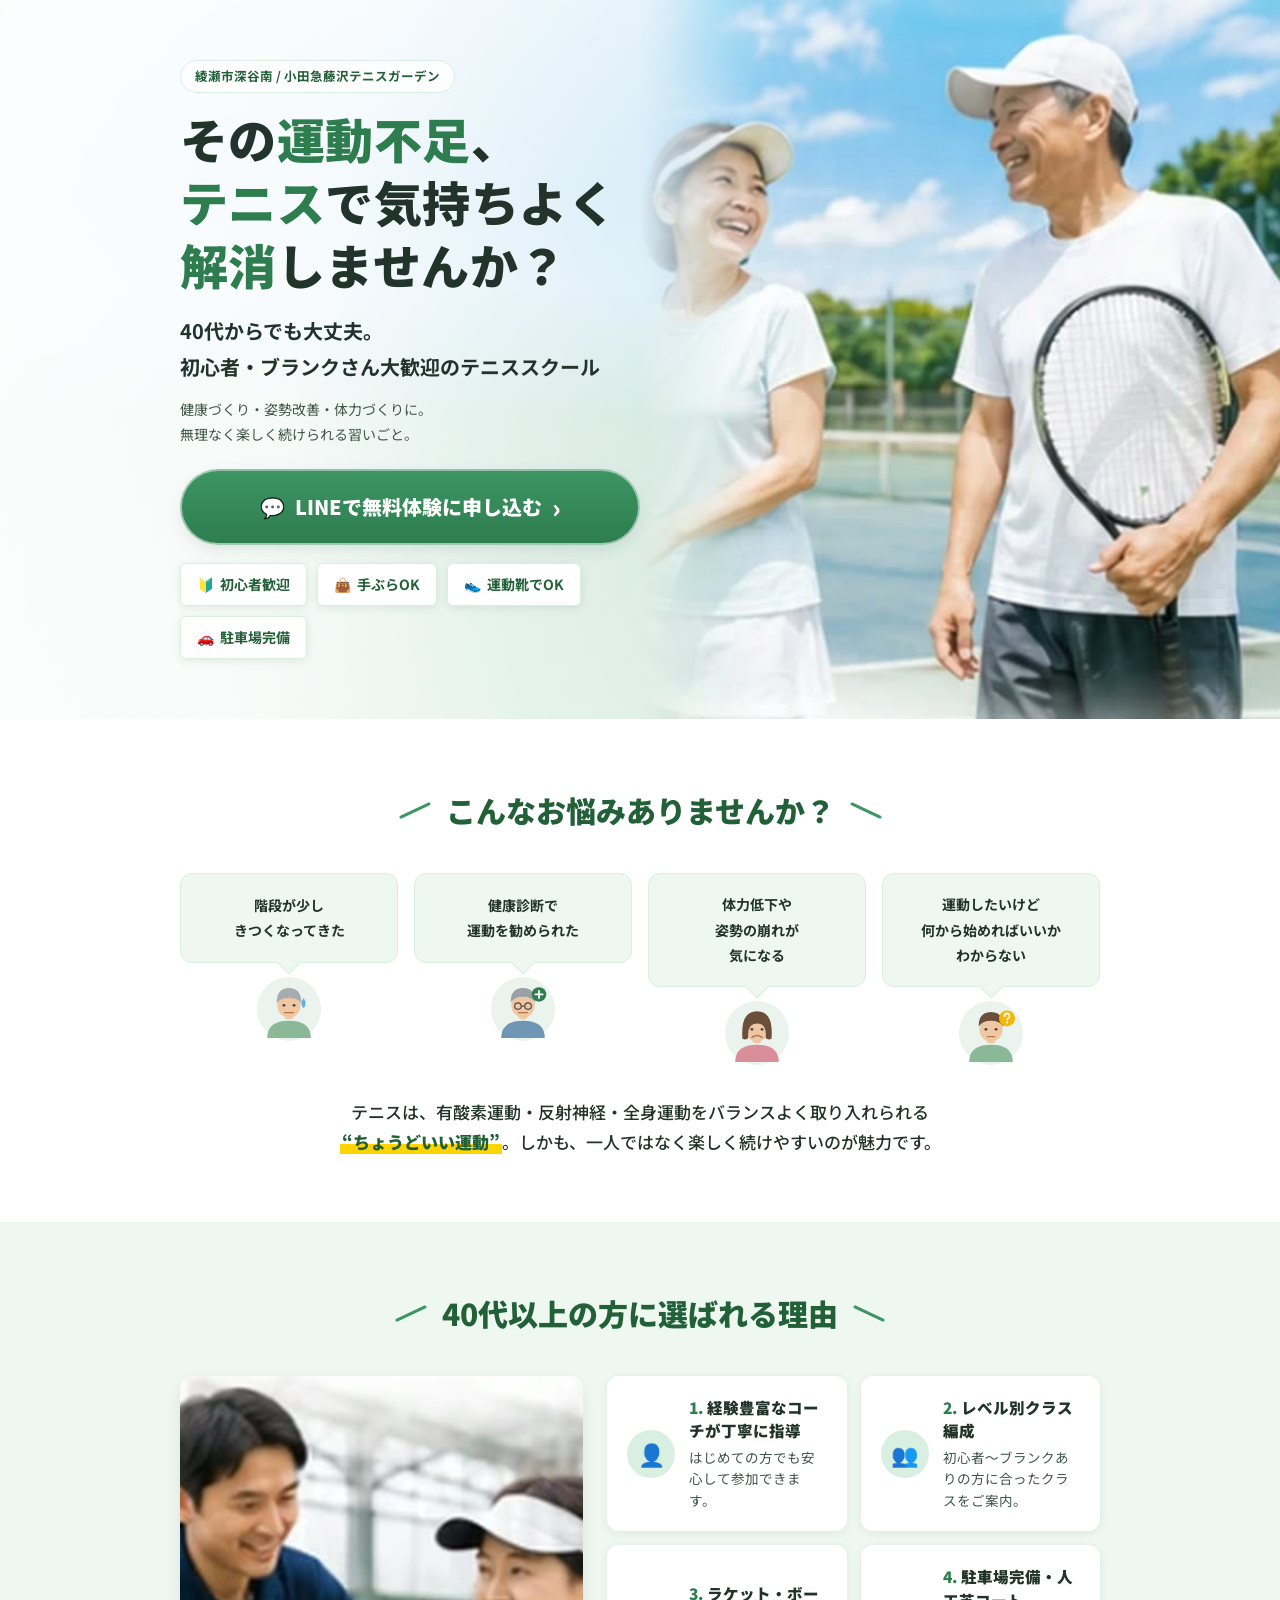
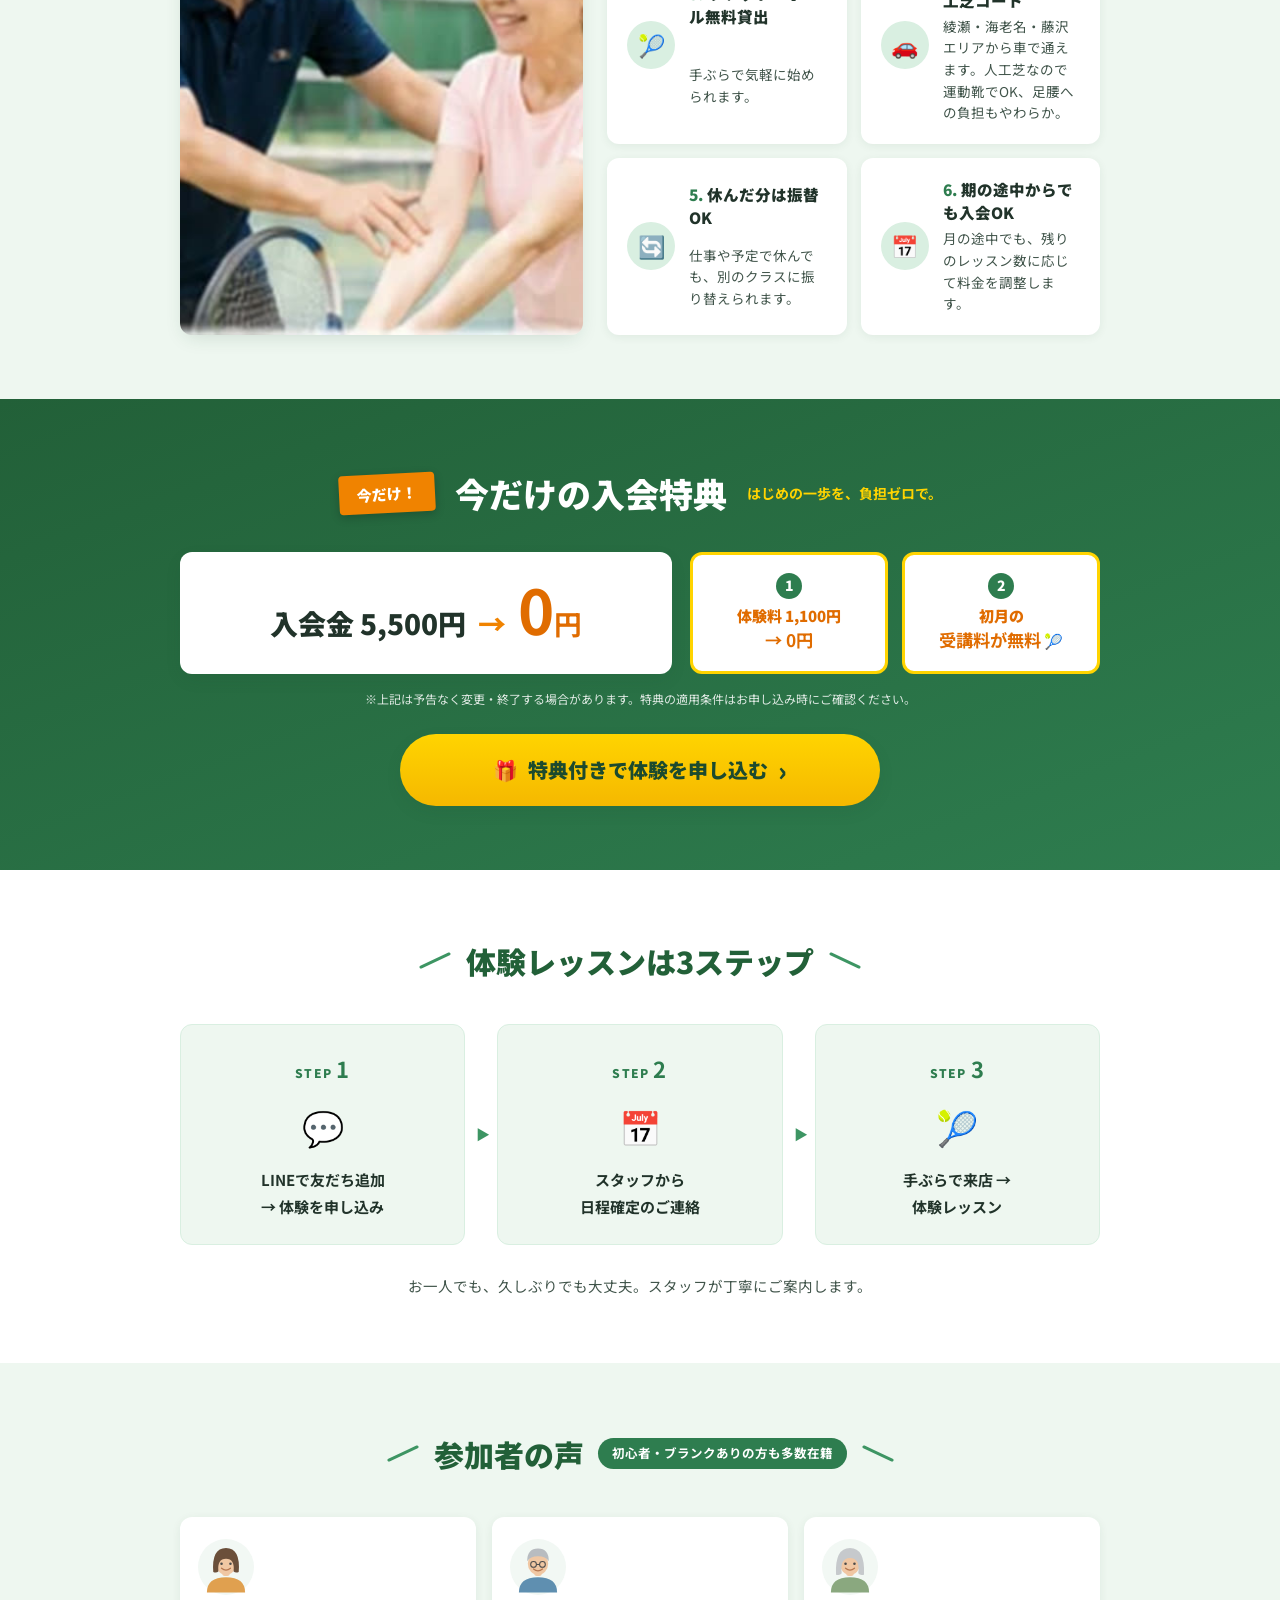
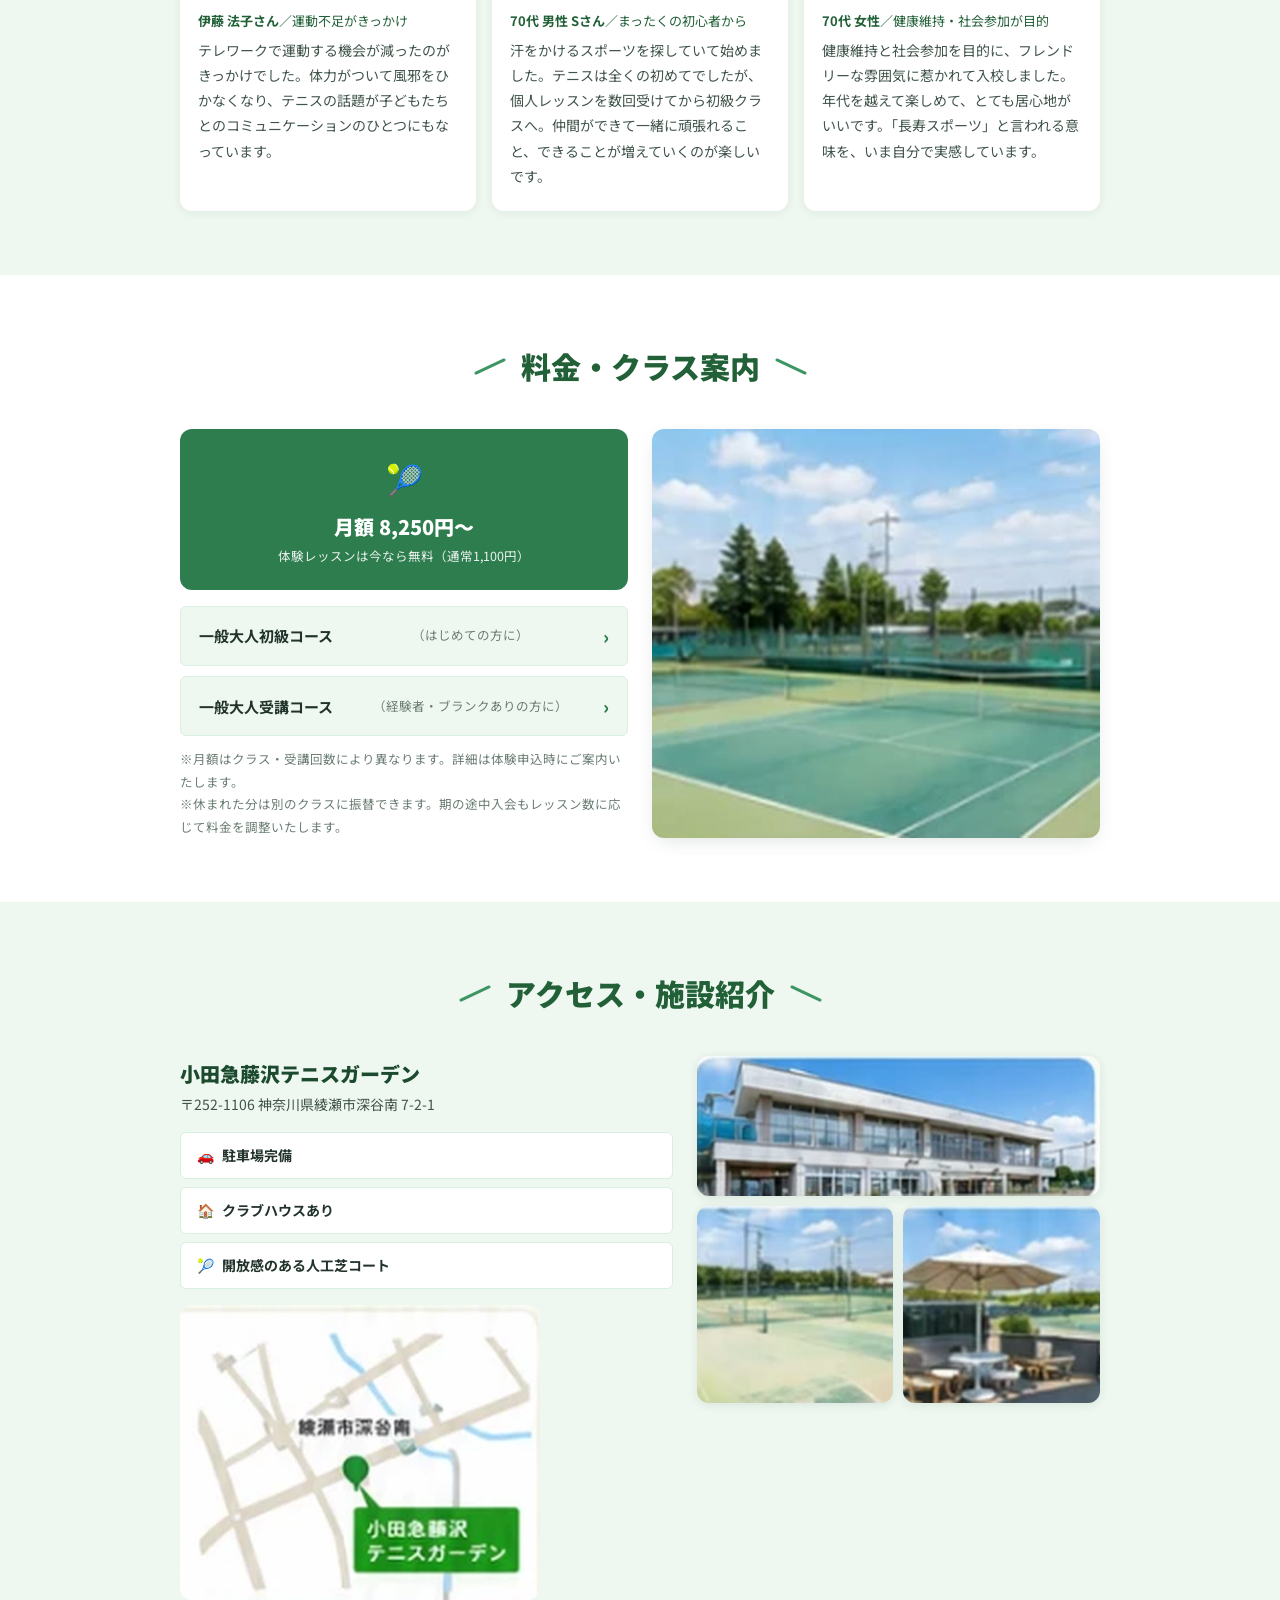
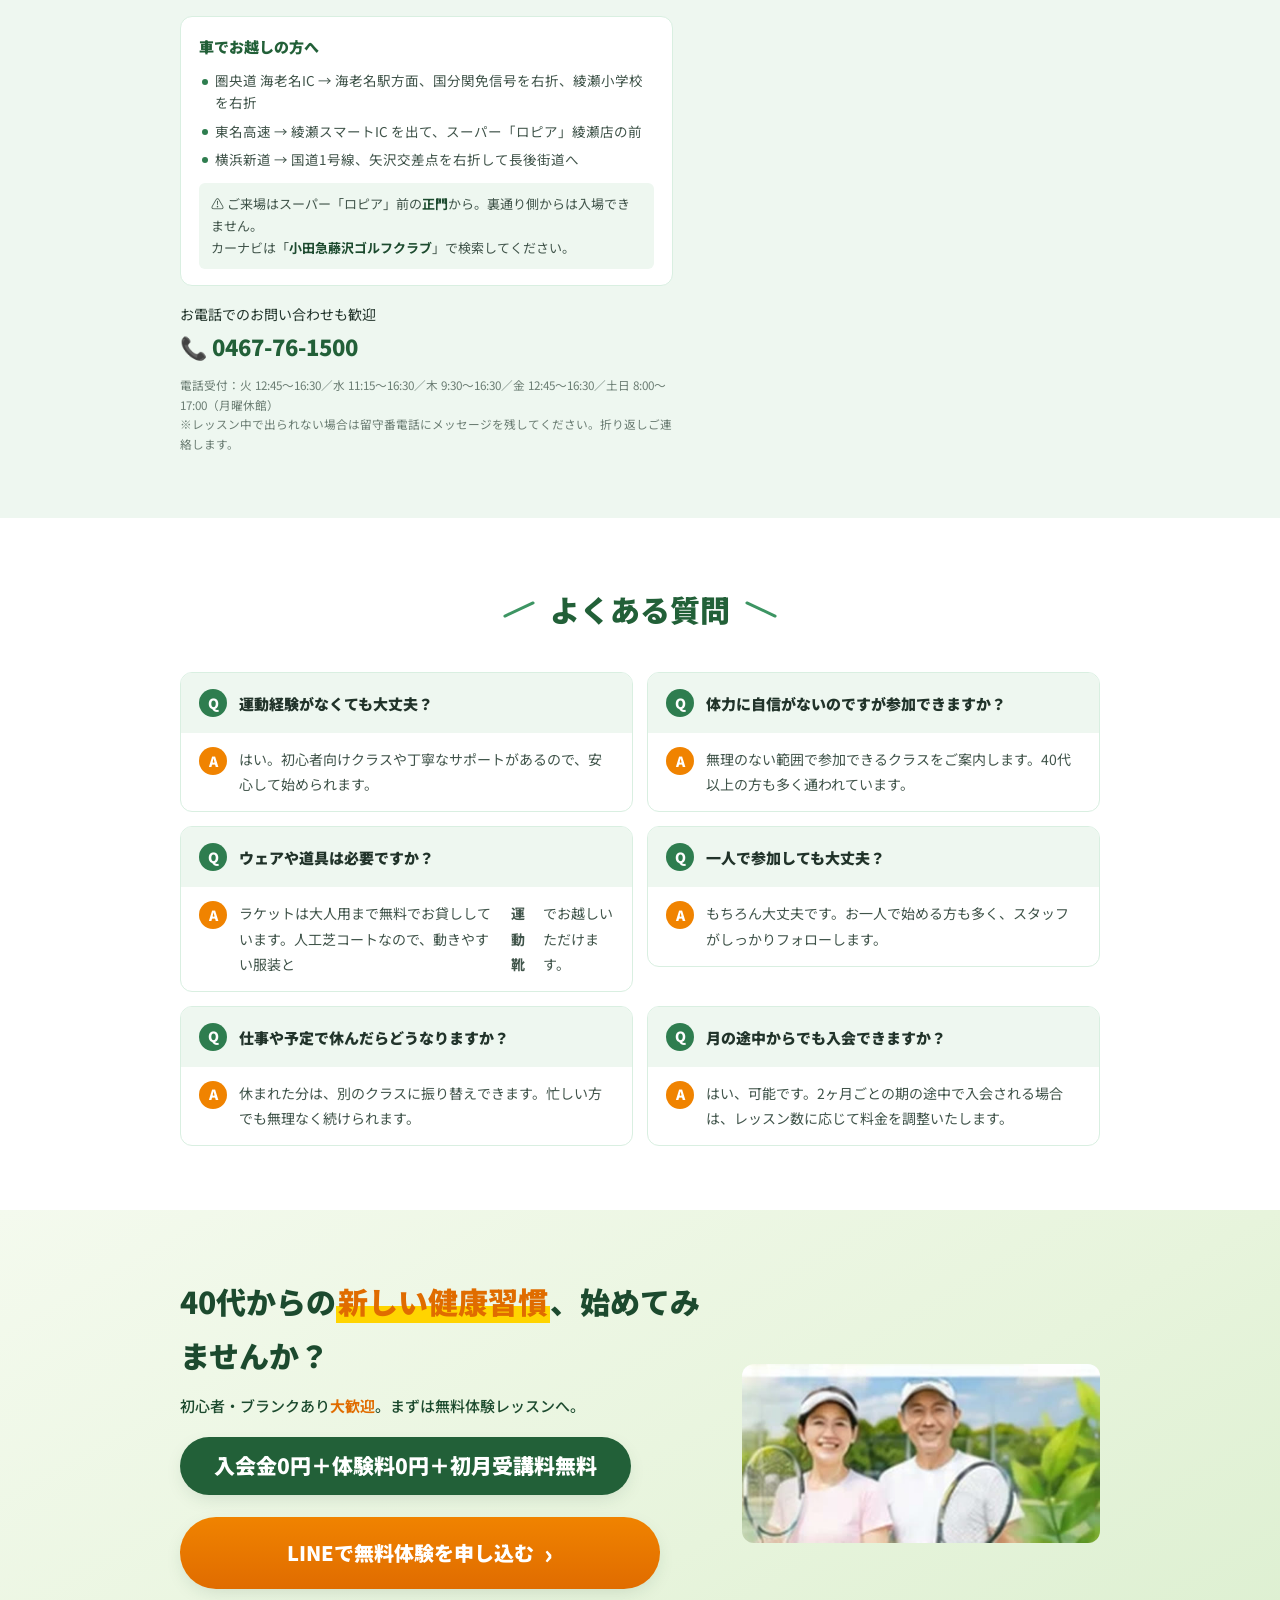
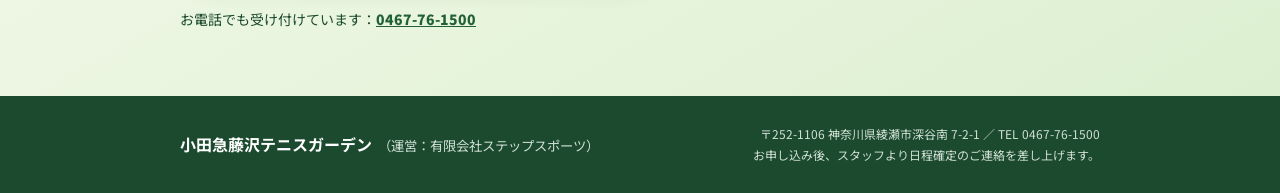
==== campaign/lesson-40plus/index.html @ d7fe097d "40代以上向けテニスレッスンLPを /campaign/lesson-40plus/ に追加 小田急藤沢テニスガーデン公式HPの実データに合わせて内容を修正: - 電話受付時間を実際の曜日別受付（火1" ====
<!DOCTYPE html>
<html lang="ja">
<head>
<meta charset="UTF-8" />
<meta name="viewport" content="width=device-width, initial-scale=1.0" />
<title>40代からのテニスレッスン｜小田急藤沢テニスガーデン</title>
<meta name="description" content="その運動不足、テニスで気持ちよく解消しませんか？40代からでも大丈夫。初心者・ブランクさん大歓迎。月額8,250円〜、今なら入会金5,500円→0円・体験料0円。綾瀬市の小田急藤沢テニスガーデン（海老名・藤沢・湘南エリア）。" />
<link rel="canonical" href="https://step-sports.com/campaign/lesson-40plus/" />
<meta property="og:type" content="website" />
<meta property="og:title" content="40代からのテニスレッスン｜小田急藤沢テニスガーデン" />
<meta property="og:description" content="その運動不足、テニスで気持ちよく解消しませんか？初心者・ブランクさん大歓迎。入会金0円・体験料0円で無料体験受付中。" />
<meta property="og:url" content="https://step-sports.com/campaign/lesson-40plus/" />
<meta property="og:image" content="https://step-sports.com/campaign/lesson-40plus/assets/img/hero.jpg" />
<meta property="og:site_name" content="有限会社ステップスポーツ" />
<meta name="twitter:card" content="summary_large_image" />
<link rel="preconnect" href="https://fonts.googleapis.com" />
<link rel="preconnect" href="https://fonts.gstatic.com" crossorigin />
<link href="https://fonts.googleapis.com/css2?family=Noto+Sans+JP:wght@400;500;700;900&display=swap" rel="stylesheet" />
<link rel="stylesheet" href="assets/lp.css" />
</head>
<body>

<!-- ============================================================
     ① ファーストビュー（Hero）
============================================================ -->
<header class="hero" id="top">
  <div class="hero-bg" aria-hidden="true">
    <img src="assets/img/hero.jpg" alt="" class="hero-photo" />
  </div>
  <div class="hero-scrim" aria-hidden="true"></div>
  <div class="hero-inner">
    <div class="hero-copy">
      <p class="hero-area">綾瀬市深谷南 / 小田急藤沢テニスガーデン</p>
      <h1 class="hero-title">
        その<em>運動不足</em>、<br />
        <em>テニス</em>で気持ちよく<br />
        <em>解消</em>しませんか？
      </h1>
      <p class="hero-sub">
        40代からでも大丈夫。<br />
        初心者・ブランクさん大歓迎の<br class="sp-only" />テニススクール
      </p>
      <p class="hero-note">
        健康づくり・姿勢改善・体力づくりに。<br />
        無理なく楽しく続けられる習いごと。
      </p>
      <a class="btn btn-green js-form-link" href="#cta-final">
        <span class="btn-icon">💬</span>LINEで無料体験に申し込む<span class="btn-arrow">›</span>
      </a>
      <ul class="hero-badges">
        <li><span class="badge-icon">🔰</span>初心者歓迎</li>
        <li><span class="badge-icon">👜</span>手ぶらOK</li>
        <li><span class="badge-icon">👟</span>運動靴でOK</li>
        <li><span class="badge-icon">🚗</span>駐車場完備</li>
      </ul>
    </div>
  </div>
</header>

<!-- ============================================================
     ② 共感・課題提起（こんなお悩みありませんか？）
============================================================ -->
<section class="sec sec-worries">
  <div class="container">
    <h2 class="sec-title">こんなお悩みありませんか？</h2>
    <ul class="worry-grid reveal">
      <li class="worry-card">
        <p class="worry-bubble">階段が少し<br />きつくなってきた</p>
        <div class="worry-face">
          <svg viewBox="0 0 88 88" role="img" aria-label="疲れた表情の人物">
            <circle cx="44" cy="44" r="44" fill="#eaf3ee"/>
            <path d="M14 84q0-24 30-24t30 24z" fill="#8bb897"/>
            <rect x="38" y="47" width="12" height="11" rx="4" fill="#f0c7a3"/>
            <ellipse cx="44" cy="39" rx="16" ry="17" fill="#f0c7a3"/>
            <path d="M27 36q0-21 17-21t17 21q-5-7-17-7t-17 7z" fill="#a7acb1"/>
            <circle cx="37" cy="39" r="2" fill="#4a4a4a"/><circle cx="51" cy="39" r="2" fill="#4a4a4a"/>
            <path d="M38 49h12" stroke="#b5764f" stroke-width="2" fill="none" stroke-linecap="round"/>
            <path d="M64 29q6 8 0 14q-6-6 0-14z" fill="#5fb2e6"/>
          </svg>
        </div>
      </li>
      <li class="worry-card">
        <p class="worry-bubble">健康診断で<br />運動を勧められた</p>
        <div class="worry-face">
          <svg viewBox="0 0 88 88" role="img" aria-label="眼鏡をかけた人物">
            <circle cx="44" cy="44" r="44" fill="#eaf3ee"/>
            <path d="M14 84q0-24 30-24t30 24z" fill="#6f96b5"/>
            <rect x="38" y="47" width="12" height="11" rx="4" fill="#f0c7a3"/>
            <ellipse cx="44" cy="39" rx="16" ry="17" fill="#f0c7a3"/>
            <path d="M27 35q0-20 17-20t17 20q-5-8-17-8t-17 8z" fill="#9aa0a6"/>
            <circle cx="37" cy="40" r="4.5" fill="none" stroke="#4a4a4a" stroke-width="1.6"/>
            <circle cx="51" cy="40" r="4.5" fill="none" stroke="#4a4a4a" stroke-width="1.6"/>
            <path d="M41.5 40h5" stroke="#4a4a4a" stroke-width="1.6"/>
            <path d="M38 49h12" stroke="#b5764f" stroke-width="2" fill="none" stroke-linecap="round"/>
            <circle cx="66" cy="24" r="10" fill="#2e7d4f"/>
            <path d="M66 19v10M61 24h10" stroke="#fff" stroke-width="2.4" stroke-linecap="round"/>
          </svg>
        </div>
      </li>
      <li class="worry-card">
        <p class="worry-bubble">体力低下や<br />姿勢の崩れが<br />気になる</p>
        <div class="worry-face">
          <svg viewBox="0 0 88 88" role="img" aria-label="不安そうな女性">
            <circle cx="44" cy="44" r="44" fill="#eaf3ee"/>
            <path d="M14 84q0-24 30-24t30 24z" fill="#d98f9a"/>
            <rect x="38" y="47" width="12" height="11" rx="4" fill="#f0c7a3"/>
            <ellipse cx="44" cy="39" rx="16" ry="17" fill="#f0c7a3"/>
            <path d="M24 52q-3-38 20-38t20 38q-5 2-8-1q2-20-12-20t-12 20q-3 3-8 1z" fill="#6b4f3a"/>
            <circle cx="37" cy="39" r="2" fill="#4a4a4a"/><circle cx="51" cy="39" r="2" fill="#4a4a4a"/>
            <path d="M37 50q7-5 14 0" stroke="#b5764f" stroke-width="2" fill="none" stroke-linecap="round"/>
          </svg>
        </div>
      </li>
      <li class="worry-card">
        <p class="worry-bubble">運動したいけど<br />何から始めればいいか<br />わからない</p>
        <div class="worry-face">
          <svg viewBox="0 0 88 88" role="img" aria-label="考え込む人物">
            <circle cx="44" cy="44" r="44" fill="#eaf3ee"/>
            <path d="M14 84q0-24 30-24t30 24z" fill="#8bb897"/>
            <rect x="38" y="47" width="12" height="11" rx="4" fill="#f0c7a3"/>
            <ellipse cx="44" cy="39" rx="16" ry="17" fill="#f0c7a3"/>
            <path d="M27 35q0-20 17-20t17 20q-5-8-17-8t-17 8z" fill="#6b4f3a"/>
            <circle cx="37" cy="39" r="2" fill="#4a4a4a"/><circle cx="51" cy="39" r="2" fill="#4a4a4a"/>
            <path d="M39 49h10" stroke="#b5764f" stroke-width="2" fill="none" stroke-linecap="round"/>
            <circle cx="66" cy="24" r="11" fill="#f5b800"/>
            <path d="M62.5 21q0-4 3.5-4t3.5 4q0 2.5-3 3.5v1.5" stroke="#fff" stroke-width="2.2" fill="none" stroke-linecap="round"/>
            <circle cx="66" cy="29.5" r="1.4" fill="#fff"/>
          </svg>
        </div>
      </li>
    </ul>
    <p class="worry-close reveal">
      テニスは、有酸素運動・反射神経・全身運動をバランスよく取り入れられる<br class="pc-only" />
      <em>“ちょうどいい運動”</em>。しかも、一人ではなく楽しく続けやすいのが魅力です。
    </p>
  </div>
</section>

<!-- ============================================================
     ③ 選ばれる理由
============================================================ -->
<section class="sec sec-reasons">
  <div class="container">
    <h2 class="sec-title">40代以上の方に選ばれる理由</h2>
    <div class="reasons-wrap">
      <div class="reasons-photo reveal">
        <img src="assets/img/reasons-coach.jpg" alt="コーチが受講者に丁寧に指導している様子" />
      </div>
      <ul class="reason-grid">
        <li class="reason-card reveal">
          <div class="reason-icon">👤</div>
          <h3><span class="num">1.</span> 経験豊富なコーチが丁寧に指導</h3>
          <p>はじめての方でも安心して参加できます。</p>
        </li>
        <li class="reason-card reveal">
          <div class="reason-icon">👥</div>
          <h3><span class="num">2.</span> レベル別クラス編成</h3>
          <p>初心者〜ブランクありの方に合ったクラスをご案内。</p>
        </li>
        <li class="reason-card reveal">
          <div class="reason-icon">🎾</div>
          <h3><span class="num">3.</span> ラケット・ボール無料貸出</h3>
          <p>手ぶらで気軽に始められます。</p>
        </li>
        <li class="reason-card reveal">
          <div class="reason-icon">🚗</div>
          <h3><span class="num">4.</span> 駐車場完備・人工芝コート</h3>
          <p>綾瀬・海老名・藤沢エリアから車で通えます。人工芝なので運動靴でOK、足腰への負担もやわらか。</p>
        </li>
        <li class="reason-card reveal">
          <div class="reason-icon">🔄</div>
          <h3><span class="num">5.</span> 休んだ分は振替OK</h3>
          <p>仕事や予定で休んでも、別のクラスに振り替えられます。</p>
        </li>
        <li class="reason-card reveal">
          <div class="reason-icon">📅</div>
          <h3><span class="num">6.</span> 期の途中からでも入会OK</h3>
          <p>月の途中でも、残りのレッスン数に応じて料金を調整します。</p>
        </li>
      </ul>
    </div>
  </div>
</section>

<!-- ============================================================
     ④ 今だけの入会特典（オファー）
============================================================ -->
<section class="sec sec-offer" id="offer">
  <div class="container">
    <div class="offer-head">
      <span class="offer-flag">今だけ！</span>
      <h2 class="offer-title">今だけの入会特典</h2>
      <span class="offer-extra">はじめの一歩を、負担ゼロで。</span>
    </div>
    <div class="offer-body reveal">
      <div class="offer-main">
        <p class="offer-price">入会金 5,500円 <span class="offer-arrow">→</span> <strong>0<small>円</small></strong></p>
      </div>
      <div class="offer-picks">
        <div class="offer-pick">
          <span class="pick-num">1</span>
          <p>体験料 1,100円<br /><strong>→ 0円</strong></p>
        </div>
        <div class="offer-pick">
          <span class="pick-num">2</span>
          <p>初月の<br /><strong>受講料が無料</strong> 🎾</p>
        </div>
      </div>
    </div>
    <p class="offer-note">※上記は予告なく変更・終了する場合があります。特典の適用条件はお申し込み時にご確認ください。</p>
    <a class="btn btn-yellow js-form-link" href="#cta-final">
      <span class="btn-icon">🎁</span>特典付きで体験を申し込む<span class="btn-arrow">›</span>
    </a>
  </div>
</section>

<!-- ============================================================
     ⑤ 体験レッスンは3ステップ
============================================================ -->
<section class="sec sec-steps">
  <div class="container">
    <h2 class="sec-title">体験レッスンは3ステップ</h2>
    <ol class="step-flow reveal">
      <li class="step-card">
        <span class="step-label">STEP<b>1</b></span>
        <span class="step-icon">💬</span>
        <p>LINEで友だち追加<br />→ 体験を申し込み</p>
      </li>
      <li class="step-card">
        <span class="step-label">STEP<b>2</b></span>
        <span class="step-icon">📅</span>
        <p>スタッフから<br />日程確定のご連絡</p>
      </li>
      <li class="step-card">
        <span class="step-label">STEP<b>3</b></span>
        <span class="step-icon">🎾</span>
        <p>手ぶらで来店 →<br />体験レッスン</p>
      </li>
    </ol>
    <p class="steps-close">お一人でも、久しぶりでも大丈夫。スタッフが丁寧にご案内します。</p>
  </div>
</section>

<!-- ============================================================
     ⑥ 参加者の声
     ※小田急藤沢テニスガーデン公式HP「お客様の声」掲載分を要約して転載
============================================================ -->
<section class="sec sec-voices">
  <div class="container">
    <h2 class="sec-title">参加者の声<span class="voice-badge">初心者・ブランクありの方も多数在籍</span></h2>
    <ul class="voice-grid">
      <li class="voice-card reveal">
        <div class="voice-face">
          <svg viewBox="0 0 88 88" role="img" aria-label="伊藤法子さんのイラスト">
            <circle cx="44" cy="44" r="44" fill="#f2f8f4"/>
            <path d="M14 84q0-24 30-24t30 24z" fill="#e0a04f"/>
            <rect x="38" y="47" width="12" height="11" rx="4" fill="#f0c7a3"/>
            <ellipse cx="44" cy="39" rx="16" ry="17" fill="#f0c7a3"/>
            <path d="M24 52q-3-38 20-38t20 38q-5 2-8-1q2-20-12-20t-12 20q-3 3-8 1z" fill="#6b4f3a"/>
            <circle cx="37" cy="39" r="2" fill="#4a4a4a"/><circle cx="51" cy="39" r="2" fill="#4a4a4a"/>
            <path d="M37 46q7 6 14 0" stroke="#b5764f" stroke-width="2" fill="none" stroke-linecap="round"/>
          </svg>
        </div>
        <p class="voice-meta"><b>伊藤 法子さん</b>／運動不足がきっかけ</p>
        <p class="voice-text">テレワークで運動する機会が減ったのがきっかけでした。体力がついて風邪をひかなくなり、テニスの話題が子どもたちとのコミュニケーションのひとつにもなっています。</p>
      </li>
      <li class="voice-card reveal">
        <div class="voice-face">
          <svg viewBox="0 0 88 88" role="img" aria-label="70代男性Sさんのイラスト">
            <circle cx="44" cy="44" r="44" fill="#f2f8f4"/>
            <path d="M14 84q0-24 30-24t30 24z" fill="#5f8fb0"/>
            <rect x="38" y="47" width="12" height="11" rx="4" fill="#f0c7a3"/>
            <ellipse cx="44" cy="39" rx="16" ry="17" fill="#f0c7a3"/>
            <path d="M27 35q0-20 17-20t17 20q-5-8-17-8t-17 8z" fill="#b8bcc0"/>
            <circle cx="37" cy="40" r="4.5" fill="none" stroke="#4a4a4a" stroke-width="1.6"/>
            <circle cx="51" cy="40" r="4.5" fill="none" stroke="#4a4a4a" stroke-width="1.6"/>
            <path d="M41.5 40h5" stroke="#4a4a4a" stroke-width="1.6"/>
            <path d="M37 47q7 6 14 0" stroke="#b5764f" stroke-width="2" fill="none" stroke-linecap="round"/>
          </svg>
        </div>
        <p class="voice-meta"><b>70代 男性 Sさん</b>／まったくの初心者から</p>
        <p class="voice-text">汗をかけるスポーツを探していて始めました。テニスは全くの初めてでしたが、個人レッスンを数回受けてから初級クラスへ。仲間ができて一緒に頑張れること、できることが増えていくのが楽しいです。</p>
      </li>
      <li class="voice-card reveal">
        <div class="voice-face">
          <svg viewBox="0 0 88 88" role="img" aria-label="70代女性のイラスト">
            <circle cx="44" cy="44" r="44" fill="#f2f8f4"/>
            <path d="M14 84q0-24 30-24t30 24z" fill="#8aa87f"/>
            <rect x="38" y="47" width="12" height="11" rx="4" fill="#f0c7a3"/>
            <ellipse cx="44" cy="39" rx="16" ry="17" fill="#f0c7a3"/>
            <path d="M22 56q-2-42 22-42t22 42q-6 2-9-2q3-24-13-24t-13 24q-3 4-9 2z" fill="#c6c9cc"/>
            <circle cx="37" cy="39" r="2" fill="#4a4a4a"/><circle cx="51" cy="39" r="2" fill="#4a4a4a"/>
            <path d="M37 46q7 6 14 0" stroke="#b5764f" stroke-width="2" fill="none" stroke-linecap="round"/>
          </svg>
        </div>
        <p class="voice-meta"><b>70代 女性</b>／健康維持・社会参加が目的</p>
        <p class="voice-text">健康維持と社会参加を目的に、フレンドリーな雰囲気に惹かれて入校しました。年代を越えて楽しめて、とても居心地がいいです。「長寿スポーツ」と言われる意味を、いま自分で実感しています。</p>
      </li>
    </ul>
  </div>
</section>

<!-- ============================================================
     ⑦ 料金・クラス案内
============================================================ -->
<section class="sec sec-pricing">
  <div class="container">
    <h2 class="sec-title">料金・クラス案内</h2>
    <div class="pricing-wrap reveal">
      <div class="pricing-left">
        <div class="trial-box">
          <span class="trial-icon">🎾</span>
          <p class="trial-label">月額 8,250円〜</p>
          <p class="trial-note">体験レッスンは今なら無料（通常1,100円）</p>
        </div>
        <ul class="class-list">
          <li><a class="js-form-link" href="#cta-final">一般大人初級コース<small>（はじめての方に）</small><span class="list-arrow">›</span></a></li>
          <li><a class="js-form-link" href="#cta-final">一般大人受講コース<small>（経験者・ブランクありの方に）</small><span class="list-arrow">›</span></a></li>
        </ul>
        <p class="pricing-note">
          ※月額はクラス・受講回数により異なります。詳細は体験申込時にご案内いたします。<br />
          ※休まれた分は別のクラスに振替できます。期の途中入会もレッスン数に応じて料金を調整いたします。
        </p>
      </div>
      <div class="pricing-photo">
        <img src="assets/img/court.jpg" alt="小田急藤沢テニスガーデンのコート全景" />
      </div>
    </div>
  </div>
</section>

<!-- ============================================================
     ⑧ アクセス・施設紹介
============================================================ -->
<section class="sec sec-access">
  <div class="container">
    <h2 class="sec-title">アクセス・施設紹介</h2>
    <div class="access-wrap reveal">
      <div class="access-info">
        <h3 class="access-name">小田急藤沢テニスガーデン</h3>
        <p class="access-addr">〒252-1106 神奈川県綾瀬市深谷南 7-2-1</p>
        <ul class="access-features">
          <li><span class="badge-icon">🚗</span>駐車場完備</li>
          <li><span class="badge-icon">🏠</span>クラブハウスあり</li>
          <li><span class="badge-icon">🎾</span>開放感のある人工芝コート</li>
        </ul>
        <div class="access-map">
          <a href="https://goo.gl/maps/mkhDrAU2NPLVUCE89" target="_blank" rel="noopener">
            <img src="assets/img/map.png" alt="小田急藤沢テニスガーデン周辺の地図（綾瀬市深谷南）" />
          </a>
        </div>
        <div class="access-car">
          <h4>車でお越しの方へ</h4>
          <ul>
            <li>圏央道 海老名IC → 海老名駅方面、国分関免信号を右折、綾瀬小学校を右折</li>
            <li>東名高速 → 綾瀬スマートIC を出て、スーパー「ロピア」綾瀬店の前</li>
            <li>横浜新道 → 国道1号線、矢沢交差点を右折して長後街道へ</li>
          </ul>
          <p class="access-caution">
            ⚠️ ご来場はスーパー「ロピア」前の<b>正門</b>から。裏通り側からは入場できません。<br />
            カーナビは「<b>小田急藤沢ゴルフクラブ</b>」で検索してください。
          </p>
        </div>
        <p class="access-tel">お電話でのお問い合わせも歓迎<br />
          <a href="tel:0467-76-1500" class="tel-link">📞 0467-76-1500</a><br />
          <small>
            電話受付：火 12:45〜16:30／水 11:15〜16:30／木 9:30〜16:30／金 12:45〜16:30／土日 8:00〜17:00（月曜休館）<br />
            ※レッスン中で出られない場合は留守番電話にメッセージを残してください。折り返しご連絡します。
          </small>
        </p>
      </div>
      <div class="access-photos">
        <img class="access-photo-wide" src="assets/img/facility-exterior.jpg" alt="クラブハウス外観" />
        <img src="assets/img/facility-court.jpg" alt="開放感のあるコート" />
        <img src="assets/img/facility-terrace.jpg" alt="パラソル付きのテラス席" />
      </div>
    </div>
  </div>
</section>

<!-- ============================================================
     ⑨ よくある質問
============================================================ -->
<section class="sec sec-faq">
  <div class="container">
    <h2 class="sec-title">よくある質問</h2>
    <div class="faq-grid">
      <details class="faq-item reveal" open>
        <summary><span class="q">Q</span>運動経験がなくても大丈夫？</summary>
        <p><span class="a">A</span>はい。初心者向けクラスや丁寧なサポートがあるので、安心して始められます。</p>
      </details>
      <details class="faq-item reveal" open>
        <summary><span class="q">Q</span>体力に自信がないのですが参加できますか？</summary>
        <p><span class="a">A</span>無理のない範囲で参加できるクラスをご案内します。40代以上の方も多く通われています。</p>
      </details>
      <details class="faq-item reveal" open>
        <summary><span class="q">Q</span>ウェアや道具は必要ですか？</summary>
        <p><span class="a">A</span>ラケットは大人用まで無料でお貸ししています。人工芝コートなので、動きやすい服装と<b>運動靴</b>でお越しいただけます。</p>
      </details>
      <details class="faq-item reveal" open>
        <summary><span class="q">Q</span>一人で参加しても大丈夫？</summary>
        <p><span class="a">A</span>もちろん大丈夫です。お一人で始める方も多く、スタッフがしっかりフォローします。</p>
      </details>
      <details class="faq-item reveal" open>
        <summary><span class="q">Q</span>仕事や予定で休んだらどうなりますか？</summary>
        <p><span class="a">A</span>休まれた分は、別のクラスに振り替えできます。忙しい方でも無理なく続けられます。</p>
      </details>
      <details class="faq-item reveal" open>
        <summary><span class="q">Q</span>月の途中からでも入会できますか？</summary>
        <p><span class="a">A</span>はい、可能です。2ヶ月ごとの期の途中で入会される場合は、レッスン数に応じて料金を調整いたします。</p>
      </details>
    </div>
  </div>
</section>

<!-- ============================================================
     ⑩ 最終CTA（クロージング）＋フッター
============================================================ -->
<section class="sec sec-final" id="cta-final">
  <div class="container final-wrap">
    <div class="final-copy">
      <h2 class="final-title">40代からの<em>新しい健康習慣</em>、始めてみませんか？</h2>
      <p class="final-sub">初心者・ブランクあり<b>大歓迎</b>。まずは無料体験レッスンへ。</p>
      <p class="final-offer">入会金0円＋体験料0円＋初月受講料無料</p>
      <a class="btn btn-orange js-form-link" href="#cta-final">
        LINEで無料体験を申し込む<span class="btn-arrow">›</span>
      </a>
      <p class="final-tel">お電話でも受け付けています：<a href="tel:0467-76-1500">0467-76-1500</a></p>
    </div>
    <div class="final-photo">
      <img src="assets/img/final-couple.jpg" alt="ラケットを持って笑顔の40〜50代の男女" />
    </div>
  </div>
</section>

<footer class="site-footer">
  <div class="container footer-inner">
    <p class="footer-brand">小田急藤沢テニスガーデン<small>（運営：有限会社ステップスポーツ）</small></p>
    <p class="footer-note">〒252-1106 神奈川県綾瀬市深谷南 7-2-1 ／ TEL 0467-76-1500<br />お申し込み後、スタッフより日程確定のご連絡を差し上げます。</p>
  </div>
</footer>

<!-- モバイル固定CTAバー -->
<div class="sticky-cta" id="stickyCta">
  <a class="sticky-btn js-form-link" href="#cta-final">LINEで無料体験に申し込む</a>
  <a class="sticky-tel" href="tel:0467-76-1500">📞</a>
</div>

<script src="assets/lp.js"></script>
</body>
</html>
---- campaign/lesson-40plus/assets/lp.css ----
/* ============================================================
   40代以上向けテニスレッスンLP
   カラートーンは会社HP（グリーン基調＋オレンジ/イエローアクセント）を踏襲
============================================================ */
:root {
  --green-900: #1c4a2e;
  --green-800: #226038;
  --green-700: #2e7d4f;   /* primary */
  --green-600: #3d9563;
  --green-100: #d9efe1;
  --green-50:  #eef7f0;

  --yellow-500: #ffd400;
  --yellow-600: #f5b800;
  --orange-500: #f08300;
  --orange-600: #e06c00;

  --ink-900: #21332a;
  --ink-700: #40544a;
  --ink-500: #6b7d73;
  --paper:   #ffffff;

  --radius-sm: 6px;
  --radius-md: 12px;
  --radius-lg: 20px;
  --shadow-md: 0 6px 20px -6px rgba(28, 74, 46, 0.18);

  --sans: "Noto Sans JP", "Hiragino Kaku Gothic ProN", "Yu Gothic", sans-serif;
  --maxw: 960px;
}

* { margin: 0; padding: 0; box-sizing: border-box; }
html { scroll-behavior: smooth; }
body {
  font-family: var(--sans);
  color: var(--ink-900);
  background: var(--paper);
  line-height: 1.8;
  font-size: 16px;
  -webkit-font-smoothing: antialiased;
}
img { max-width: 100%; display: block; }
ul, ol { list-style: none; }
a { color: inherit; text-decoration: none; }
em { font-style: normal; }

.container { max-width: var(--maxw); margin: 0 auto; padding: 0 20px; }
.sec { padding: 64px 0; }
.pc-only { display: none; }
@media (min-width: 768px) { .pc-only { display: inline; } }
@media (min-width: 560px) { .sp-only { display: none; } }

/* --- 写真（デザインモックから切り出した素材） ---
   差し替え時は同じアスペクト比の写真を assets/img/ に上書きする */
.reasons-photo img,
.pricing-photo img,
.access-map img,
.access-photos img,
.final-photo img {
  width: 100%; height: 100%; object-fit: cover;
  border-radius: var(--radius-md);
}

/* --- セクションタイトル（＼ タイトル ／） --- */
.sec-title {
  display: flex; align-items: center; justify-content: center; gap: 14px;
  font-size: clamp(22px, 4.5vw, 30px);
  font-weight: 900; color: var(--green-800);
  text-align: center; margin-bottom: 36px; flex-wrap: wrap;
}
.sec-title::before, .sec-title::after {
  content: ""; width: 34px; height: 3px; background: var(--green-600);
  transform: rotate(-25deg); border-radius: 2px; flex-shrink: 0;
}
.sec-title::after { transform: rotate(25deg); }

/* --- ボタン --- */
.btn {
  display: flex; align-items: center; justify-content: center; gap: 10px;
  width: 100%; max-width: 480px; margin: 0 auto;
  padding: 18px 28px; border-radius: 999px;
  font-size: clamp(16px, 3.5vw, 20px); font-weight: 900;
  box-shadow: var(--shadow-md);
  transition: transform .15s ease, filter .15s ease;
}
.btn:hover { transform: translateY(-2px); filter: brightness(1.06); }
.btn-arrow { font-size: 1.3em; line-height: 1; }
.btn-green {
  background: linear-gradient(180deg, var(--green-600), var(--green-700));
  color: #fff; border: 2px solid rgba(255,255,255,.5);
}
.btn-yellow {
  background: linear-gradient(180deg, var(--yellow-500), var(--yellow-600));
  color: var(--green-900);
}
.btn-orange {
  background: linear-gradient(180deg, var(--orange-500), var(--orange-600));
  color: #fff;
}

/* ============================================================
   ① Hero
============================================================ */
/* 〜559px: 写真を上に積む（テキストが写真に重ならないように）
   560px〜: モック通り、写真を右に敷いてテキストを重ねる */
.hero {
  position: relative;
  overflow: hidden;
  isolation: isolate;
  display: flex; flex-direction: column;
}
/* 背景: 空とコートを繋ぐグラデーション */
.hero-bg {
  z-index: 0;
  background: linear-gradient(180deg, #bfe0f3 0%, #d7ecf7 40%, #cfe6dd 58%, #dceee4 100%);
}
.hero-photo {
  width: 100%; height: 240px; max-width: none;
  object-fit: cover; object-position: center 28%;
}
.hero-scrim { display: none; }
.hero-inner {
  position: relative; z-index: 2; width: 100%;
  max-width: var(--maxw); margin: 0 auto; padding: 28px 20px 36px;
  display: flex; align-items: center;
}
@media (min-width: 560px) { .hero-inner { min-height: 460px; padding: 36px 20px 40px; } }
.hero-copy { max-width: 560px; }
.hero-area {
  display: inline-block; font-size: 12.5px; font-weight: 700;
  color: var(--green-800); background: rgba(255,255,255,.85);
  border: 1px solid var(--green-100); border-radius: 999px;
  padding: 4px 14px; margin-bottom: 14px;
}
.hero-title {
  font-size: clamp(30px, 7.6vw, 48px);
  font-weight: 900; line-height: 1.32; letter-spacing: .01em;
  margin-bottom: 16px; color: var(--ink-900);
  text-shadow: 0 1px 0 rgba(255,255,255,.6);
}
.hero-title em { color: var(--green-700); font-style: normal; }
.hero-sub {
  font-size: clamp(16px, 3.8vw, 20px); font-weight: 700;
  margin-bottom: 12px;
}
.hero-note { font-size: 14px; color: var(--ink-700); margin-bottom: 22px; }
.hero-badges {
  display: flex; gap: 10px; margin-top: 18px; flex-wrap: wrap;
  justify-content: flex-start;
}
.hero-badges li {
  display: flex; align-items: center; gap: 6px;
  background: #fff; border: 1.5px solid var(--green-100);
  border-radius: var(--radius-sm); padding: 8px 16px;
  font-size: 14px; font-weight: 700; color: var(--green-800);
  box-shadow: 0 2px 8px rgba(28,74,46,.1);
}

@media (min-width: 560px) {
  .hero-bg { position: absolute; inset: 0; }
  .hero-photo {
    position: absolute; right: 0; top: 0; bottom: 0;
    width: 56%; height: 100%; object-position: 58% bottom;
    /* 左端をぼかして背景グラデーションに馴染ませる */
    -webkit-mask-image: linear-gradient(90deg, transparent 0, #000 18%);
    mask-image: linear-gradient(90deg, transparent 0, #000 18%);
  }
  /* テキスト可読性のための白スクリム（左→右で薄くなる） */
  .hero-scrim {
    display: block; position: absolute; inset: 0; z-index: 1;
    background:
      linear-gradient(100deg, rgba(255,255,255,.92) 0%, rgba(255,255,255,.8) 26%, rgba(255,255,255,.3) 46%, rgba(255,255,255,0) 62%),
      linear-gradient(180deg, rgba(255,255,255,.45) 0%, rgba(255,255,255,0) 26%);
  }
}

@media (min-width: 768px) {
  .hero-inner { padding: 60px 20px; min-height: 540px; }
  .hero-copy { max-width: 520px; }
  .hero-photo { width: 50%; object-position: center bottom; }
  .hero .btn { margin: 0; max-width: 460px; }
}

/* ============================================================
   ② お悩み
============================================================ */
.sec-worries { background: #fff; }
.worry-grid {
  display: grid; grid-template-columns: repeat(2, 1fr); gap: 16px;
  margin-bottom: 32px;
}
.worry-card { text-align: center; }
.worry-bubble {
  position: relative; background: var(--green-50);
  border: 1.5px solid var(--green-100); border-radius: var(--radius-md);
  padding: 18px 12px; font-size: 14px; font-weight: 700;
  margin-bottom: 14px; min-height: 90px;
  display: flex; align-items: center; justify-content: center;
}
.worry-bubble::after {
  content: ""; position: absolute; bottom: -9px; left: 50%;
  transform: translateX(-50%) rotate(45deg);
  width: 16px; height: 16px; background: var(--green-50);
  border-right: 1.5px solid var(--green-100);
  border-bottom: 1.5px solid var(--green-100);
}
.worry-face { display: flex; justify-content: center; }
.worry-face svg { width: 64px; height: 64px; }
.worry-close {
  text-align: center; font-size: clamp(14px, 3.2vw, 17px); font-weight: 500;
}
.worry-close em {
  font-weight: 900; color: var(--green-800);
  background: linear-gradient(transparent 60%, var(--yellow-500) 60%);
  padding: 0 2px;
}
@media (min-width: 768px) {
  .worry-grid { grid-template-columns: repeat(4, 1fr); }
}

/* ============================================================
   ③ 選ばれる理由
============================================================ */
.sec-reasons { background: var(--green-50); }
.reasons-wrap { display: grid; gap: 24px; }
.reasons-photo { min-height: 220px; }
.reasons-photo img { box-shadow: var(--shadow-md); }
.reason-grid {
  display: grid; grid-template-columns: 1fr; gap: 14px;
}
.reason-card {
  background: #fff; border-radius: var(--radius-md);
  padding: 20px; box-shadow: 0 2px 10px rgba(28,74,46,.07);
  display: grid; grid-template-columns: 48px 1fr; gap: 4px 14px;
  align-items: center;
}
.reason-icon {
  grid-row: span 2; width: 48px; height: 48px;
  display: flex; align-items: center; justify-content: center;
  background: var(--green-100); border-radius: 50%; font-size: 22px;
}
.reason-card h3 { font-size: 15.5px; font-weight: 900; color: var(--ink-900); line-height: 1.5; }
.reason-card h3 .num { color: var(--green-700); }
.reason-card p { font-size: 13.5px; color: var(--ink-700); line-height: 1.6; }
@media (min-width: 768px) {
  .reasons-wrap { grid-template-columns: .9fr 1.1fr; align-items: stretch; }
  .reason-grid { grid-template-columns: 1fr 1fr; }
}

/* ============================================================
   ④ オファー
============================================================ */
.sec-offer {
  background: linear-gradient(160deg, var(--green-800), var(--green-700));
  color: #fff; text-align: center;
}
.offer-head {
  display: flex; flex-direction: column; align-items: center; gap: 8px;
  margin-bottom: 28px;
}
.offer-flag {
  display: inline-block; background: var(--orange-500); color: #fff;
  font-weight: 900; font-size: 15px; padding: 6px 18px;
  border-radius: 4px; transform: rotate(-3deg);
  box-shadow: 0 3px 10px rgba(0,0,0,.2);
}
.offer-title { font-size: clamp(24px, 5.5vw, 34px); font-weight: 900; }
.offer-extra { font-size: 14px; font-weight: 700; color: var(--yellow-500); }
.offer-body { display: grid; gap: 18px; margin-bottom: 14px; }
.offer-main {
  background: #fff; color: var(--ink-900);
  border-radius: var(--radius-md); padding: 24px 18px;
  box-shadow: var(--shadow-md);
}
.offer-price { font-size: clamp(20px, 5vw, 28px); font-weight: 900; }
.offer-price .offer-arrow { color: var(--orange-500); margin: 0 6px; }
.offer-price strong {
  color: var(--orange-600); font-size: 2.2em; line-height: 1;
}
.offer-price strong small { font-size: .45em; }
.offer-picks { display: grid; grid-template-columns: 1fr 1fr; gap: 14px; }
.offer-pick {
  background: #fff; color: var(--orange-600);
  border: 3px solid var(--yellow-500); border-radius: var(--radius-md);
  padding: 18px 10px; font-weight: 900; font-size: 15px; line-height: 1.5;
  position: relative;
}
.offer-pick strong { color: var(--orange-600); font-size: 1.15em; }
.offer-pick .pick-num {
  display: inline-flex; align-items: center; justify-content: center;
  width: 26px; height: 26px; border-radius: 50%;
  background: var(--green-700); color: #fff; font-size: 14px;
  margin-bottom: 6px;
}
.offer-note { font-size: 12px; opacity: .85; margin-bottom: 24px; }
@media (min-width: 768px) {
  .offer-head { flex-direction: row; justify-content: center; gap: 20px; }
  .offer-body { grid-template-columns: 1.2fr 1fr; align-items: stretch; }
  .offer-main { display: flex; align-items: center; justify-content: center; }
}

/* ============================================================
   ⑤ 3ステップ
============================================================ */
.sec-steps { background: #fff; }
.step-flow {
  display: grid; gap: 20px; margin-bottom: 28px;
  counter-reset: step;
}
.step-card {
  position: relative; text-align: center;
  background: var(--green-50); border: 1.5px solid var(--green-100);
  border-radius: var(--radius-md); padding: 24px 16px;
  font-weight: 700; font-size: 15px;
}
.step-label {
  display: inline-flex; align-items: baseline; gap: 4px;
  color: var(--green-700); font-size: 12px; font-weight: 900;
  letter-spacing: .1em; margin-bottom: 8px;
}
.step-label b { font-size: 22px; }
.step-icon { display: block; font-size: 34px; margin-bottom: 8px; }
.step-card:not(:last-child)::after {
  content: "▼"; position: absolute; left: 50%; bottom: -20px;
  transform: translateX(-50%); color: var(--green-600); font-size: 14px;
}
.steps-close { text-align: center; font-size: 14.5px; color: var(--ink-700); }
@media (min-width: 768px) {
  .step-flow { grid-template-columns: repeat(3, 1fr); gap: 32px; }
  .step-card:not(:last-child)::after {
    content: "▶"; left: auto; right: -26px; bottom: 50%;
    transform: translateY(50%);
  }
}

/* ============================================================
   ⑥ 参加者の声
============================================================ */
.sec-voices { background: var(--green-50); }
.voice-badge {
  display: inline-block; background: var(--green-700); color: #fff;
  font-size: 12.5px; font-weight: 700; border-radius: 999px;
  padding: 4px 14px; vertical-align: middle;
}
.voice-grid { display: grid; gap: 16px; }
.voice-card {
  background: #fff; border-radius: var(--radius-md); padding: 22px 18px;
  box-shadow: 0 2px 10px rgba(28,74,46,.07);
}
.voice-face { margin-bottom: 6px; }
.voice-face svg { width: 56px; height: 56px; }
.voice-meta { font-size: 13px; color: var(--green-800); margin-bottom: 6px; }
.voice-text { font-size: 14px; color: var(--ink-700); }
@media (min-width: 768px) {
  .voice-grid { grid-template-columns: repeat(3, 1fr); }
}

/* ============================================================
   ⑦ 料金・クラス
============================================================ */
.sec-pricing { background: #fff; }
.pricing-wrap { display: grid; gap: 24px; }
.trial-box {
  background: var(--green-700); color: #fff; text-align: center;
  border-radius: var(--radius-md); padding: 22px 16px; margin-bottom: 16px;
}
.trial-icon { font-size: 30px; display: block; margin-bottom: 4px; }
.trial-label { font-size: 20px; font-weight: 900; }
.trial-note { font-size: 12.5px; opacity: .9; }
.class-list { display: grid; gap: 10px; margin-bottom: 12px; }
.class-list a {
  display: flex; align-items: center; justify-content: space-between;
  background: var(--green-50); border: 1.5px solid var(--green-100);
  border-radius: var(--radius-sm); padding: 13px 18px;
  font-weight: 700; font-size: 15px; transition: background .15s;
}
.class-list a:hover { background: var(--green-100); }
.class-list small { font-weight: 400; color: var(--ink-500); margin-left: 4px; }
.list-arrow { color: var(--green-700); font-size: 18px; font-weight: 900; }
.pricing-note { font-size: 12.5px; color: var(--ink-500); }
.pricing-photo { min-height: 220px; }
.pricing-photo img { box-shadow: var(--shadow-md); }
@media (min-width: 768px) {
  .pricing-wrap { grid-template-columns: 1fr 1fr; align-items: stretch; }
}

/* ============================================================
   ⑧ アクセス
============================================================ */
.sec-access { background: var(--green-50); }
.access-wrap { display: grid; gap: 24px; }
.access-name { font-size: 20px; font-weight: 900; color: var(--green-900); }
.access-addr { font-size: 14px; color: var(--ink-700); margin-bottom: 14px; }
.access-features { display: grid; gap: 8px; margin-bottom: 16px; }
.access-features li {
  display: flex; align-items: center; gap: 8px;
  background: #fff; border: 1.5px solid var(--green-100);
  border-radius: var(--radius-sm); padding: 10px 16px;
  font-size: 14px; font-weight: 700;
}
.access-map {
  margin-bottom: 16px; max-width: 360px;
  background: #fff; border-radius: var(--radius-md); overflow: hidden;
}
.access-map img { aspect-ratio: 534 / 438; }
.access-car {
  background: #fff; border: 1.5px solid var(--green-100);
  border-radius: var(--radius-md); padding: 16px 18px; margin-bottom: 16px;
}
.access-car h4 {
  font-size: 15px; font-weight: 900; color: var(--green-800); margin-bottom: 10px;
}
.access-car ul { display: grid; gap: 7px; margin-bottom: 12px; }
.access-car li {
  font-size: 13.5px; color: var(--ink-700); line-height: 1.6;
  padding-left: 16px; position: relative;
}
.access-car li::before {
  content: ""; position: absolute; left: 3px; top: .62em;
  width: 6px; height: 6px; border-radius: 50%; background: var(--green-700);
}
.access-caution {
  font-size: 13px; line-height: 1.7; color: var(--ink-700);
  background: var(--green-50); border-radius: var(--radius-sm); padding: 10px 12px;
}
.access-caution b { color: var(--green-900); }
.access-tel { font-size: 14px; }
.access-tel small { display: block; margin-top: 8px; line-height: 1.7; color: var(--ink-500); }
.tel-link { font-size: 22px; font-weight: 900; color: var(--green-800); }
.access-photos {
  display: grid; grid-template-columns: 1fr 1fr; gap: 10px; align-content: start;
}
.access-photos img { aspect-ratio: 1 / 1; box-shadow: 0 2px 10px rgba(28,74,46,.1); }
.access-photos .access-photo-wide { grid-column: 1 / -1; aspect-ratio: 639 / 222; }
@media (min-width: 768px) {
  .access-wrap { grid-template-columns: 1.1fr .9fr; }
}

/* ============================================================
   ⑨ FAQ
============================================================ */
.sec-faq { background: #fff; }
.faq-grid { display: grid; gap: 14px; }
.faq-item {
  border: 1.5px solid var(--green-100); border-radius: var(--radius-md);
  overflow: hidden; background: #fff;
}
.faq-item summary {
  display: flex; align-items: center; gap: 12px; cursor: pointer;
  padding: 16px 18px; font-weight: 900; font-size: 15px;
  background: var(--green-50); list-style: none;
}
.faq-item summary::-webkit-details-marker { display: none; }
.faq-item p {
  display: flex; align-items: flex-start; gap: 12px;
  padding: 14px 18px; font-size: 14px; color: var(--ink-700);
}
.q, .a {
  flex-shrink: 0; display: inline-flex; align-items: center; justify-content: center;
  width: 28px; height: 28px; border-radius: 50%;
  font-weight: 900; font-size: 14px;
}
.q { background: var(--green-700); color: #fff; }
.a { background: var(--orange-500); color: #fff; }
@media (min-width: 768px) {
  .faq-grid { grid-template-columns: 1fr 1fr; align-items: start; }
}

/* ============================================================
   ⑩ 最終CTA・フッター
============================================================ */
.sec-final {
  background: linear-gradient(150deg, #f4faee 0%, #e7f4dc 60%, #dcefd0 100%);
  color: var(--green-900); text-align: center;
}
.final-wrap { display: grid; gap: 24px; align-items: center; }
.final-title { font-size: clamp(21px, 5vw, 30px); font-weight: 900; margin-bottom: 10px; }
.final-title em {
  color: var(--orange-600);
  background: linear-gradient(transparent 62%, var(--yellow-500) 62%);
  padding: 0 2px;
}
.final-sub { font-size: 15px; font-weight: 500; margin-bottom: 18px; }
.final-sub b { color: var(--orange-600); }
.final-offer {
  display: inline-block; background: var(--green-800); color: #fff;
  font-weight: 900; font-size: clamp(16px, 4vw, 21px);
  border-radius: 999px; padding: 10px 34px; margin-bottom: 22px;
  box-shadow: var(--shadow-md);
}
.final-tel { margin-top: 18px; font-size: 14px; }
.final-tel a { font-weight: 900; text-decoration: underline; color: var(--green-800); }
.final-photo img { aspect-ratio: 600 / 300; }
@media (min-width: 768px) {
  .final-wrap { grid-template-columns: 1.2fr .8fr; text-align: left; }
  .final-wrap .btn { margin: 0; }
}

.site-footer { background: var(--green-900); color: #cfe0d5; padding: 28px 0 96px; }
.footer-inner { text-align: center; }
.footer-brand { font-weight: 700; color: #fff; margin-bottom: 6px; }
.footer-brand small { font-weight: 400; color: #cfe0d5; margin-left: 6px; }
.footer-note { font-size: 12px; line-height: 1.7; }
@media (min-width: 768px) {
  .site-footer { padding-bottom: 28px; }
  .footer-inner { display: flex; justify-content: space-between; align-items: center; text-align: left; }
  .footer-brand { margin-bottom: 0; }
  .footer-note { text-align: right; }
}

/* --- モバイル固定CTAバー --- */
.sticky-cta {
  position: fixed; left: 0; right: 0; bottom: 0; z-index: 100;
  display: flex; gap: 8px; padding: 10px 12px;
  background: rgba(255,255,255,.95); backdrop-filter: blur(6px);
  box-shadow: 0 -4px 16px rgba(28,74,46,.15);
  transform: translateY(110%); transition: transform .3s ease;
}
.sticky-cta.is-visible { transform: translateY(0); }
.sticky-btn {
  flex: 1; text-align: center; font-weight: 900; font-size: 15px;
  background: linear-gradient(180deg, var(--orange-500), var(--orange-600));
  color: #fff; border-radius: 999px; padding: 13px 10px;
}
.sticky-tel {
  flex-shrink: 0; display: flex; align-items: center; justify-content: center;
  width: 48px; border-radius: 50%; font-size: 20px;
  background: var(--green-700);
}
@media (min-width: 768px) { .sticky-cta { display: none; } }

/* --- スクロールで表示されるアニメーション --- */
.reveal { opacity: 0; transform: translateY(20px); transition: opacity .6s ease, transform .6s ease; }
.reveal.is-shown { opacity: 1; transform: none; }
@media (prefers-reduced-motion: reduce) {
  .reveal { opacity: 1; transform: none; transition: none; }
  html { scroll-behavior: auto; }
}
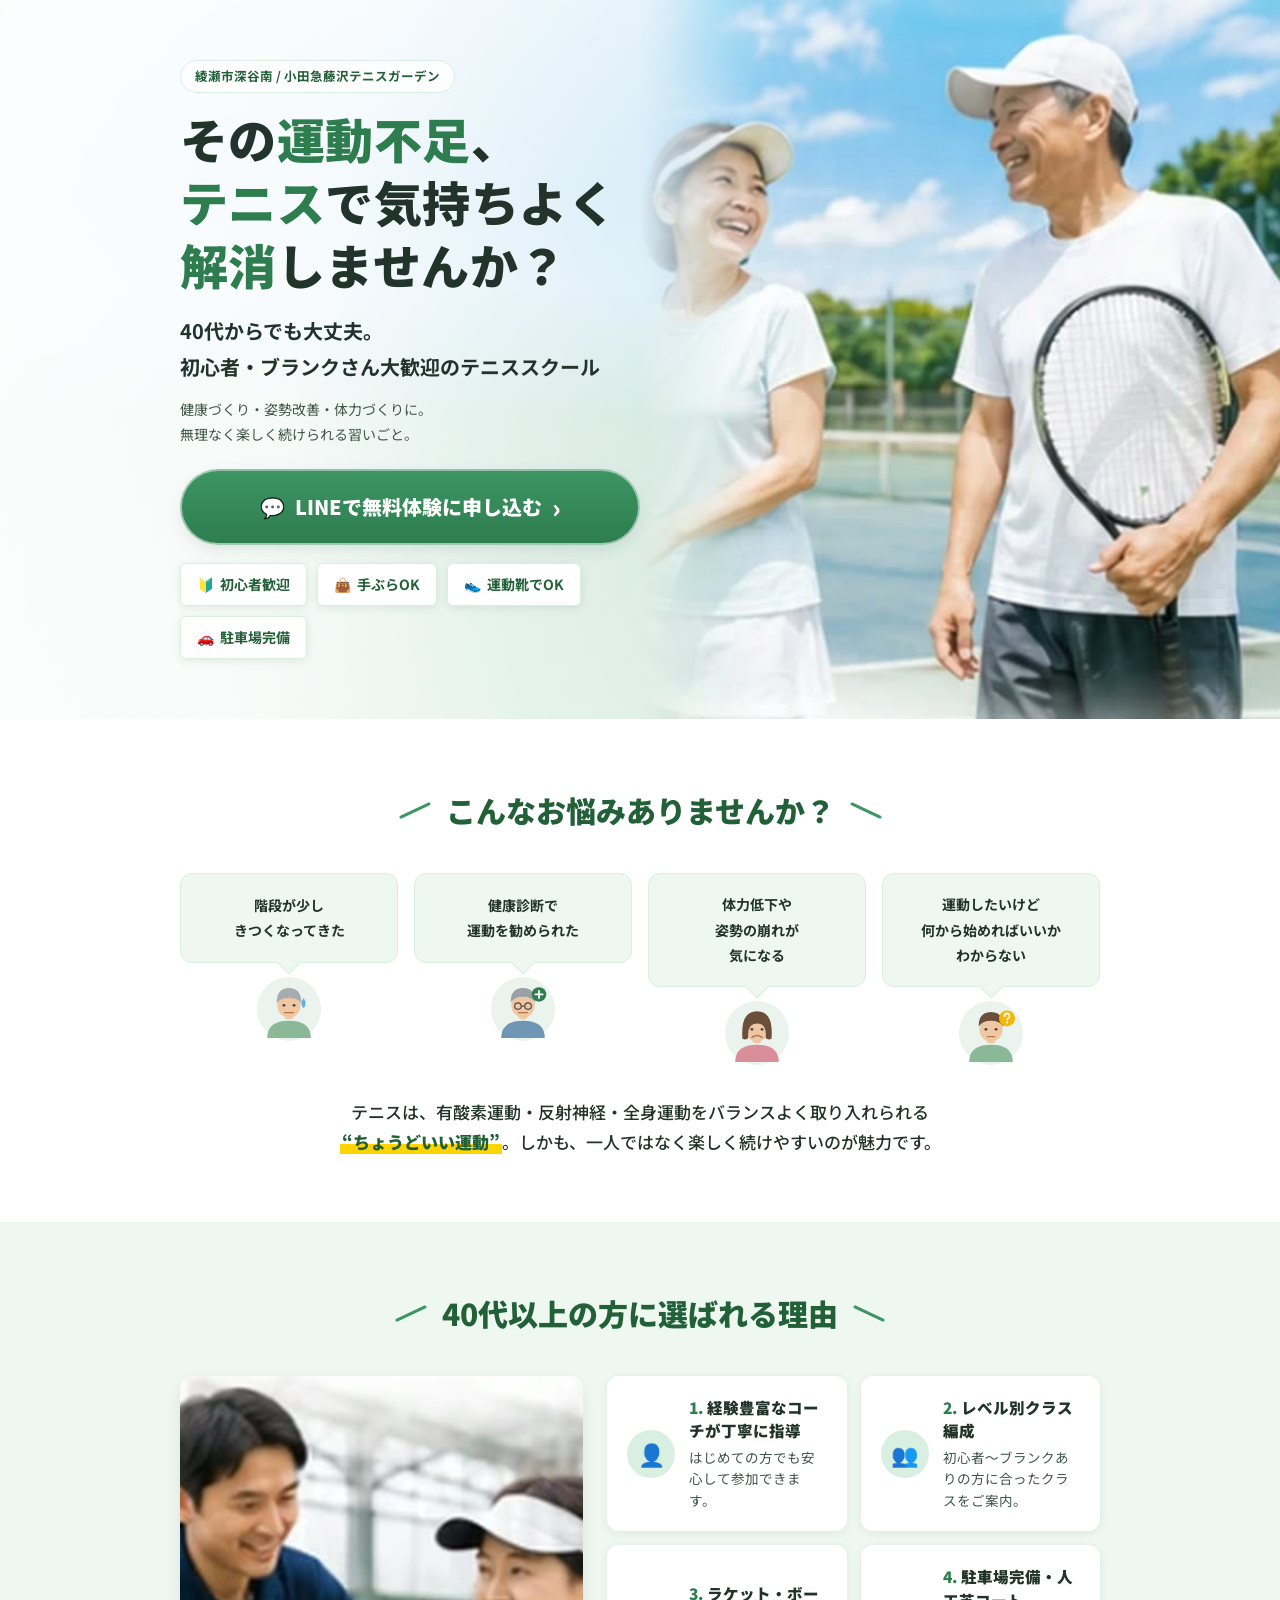
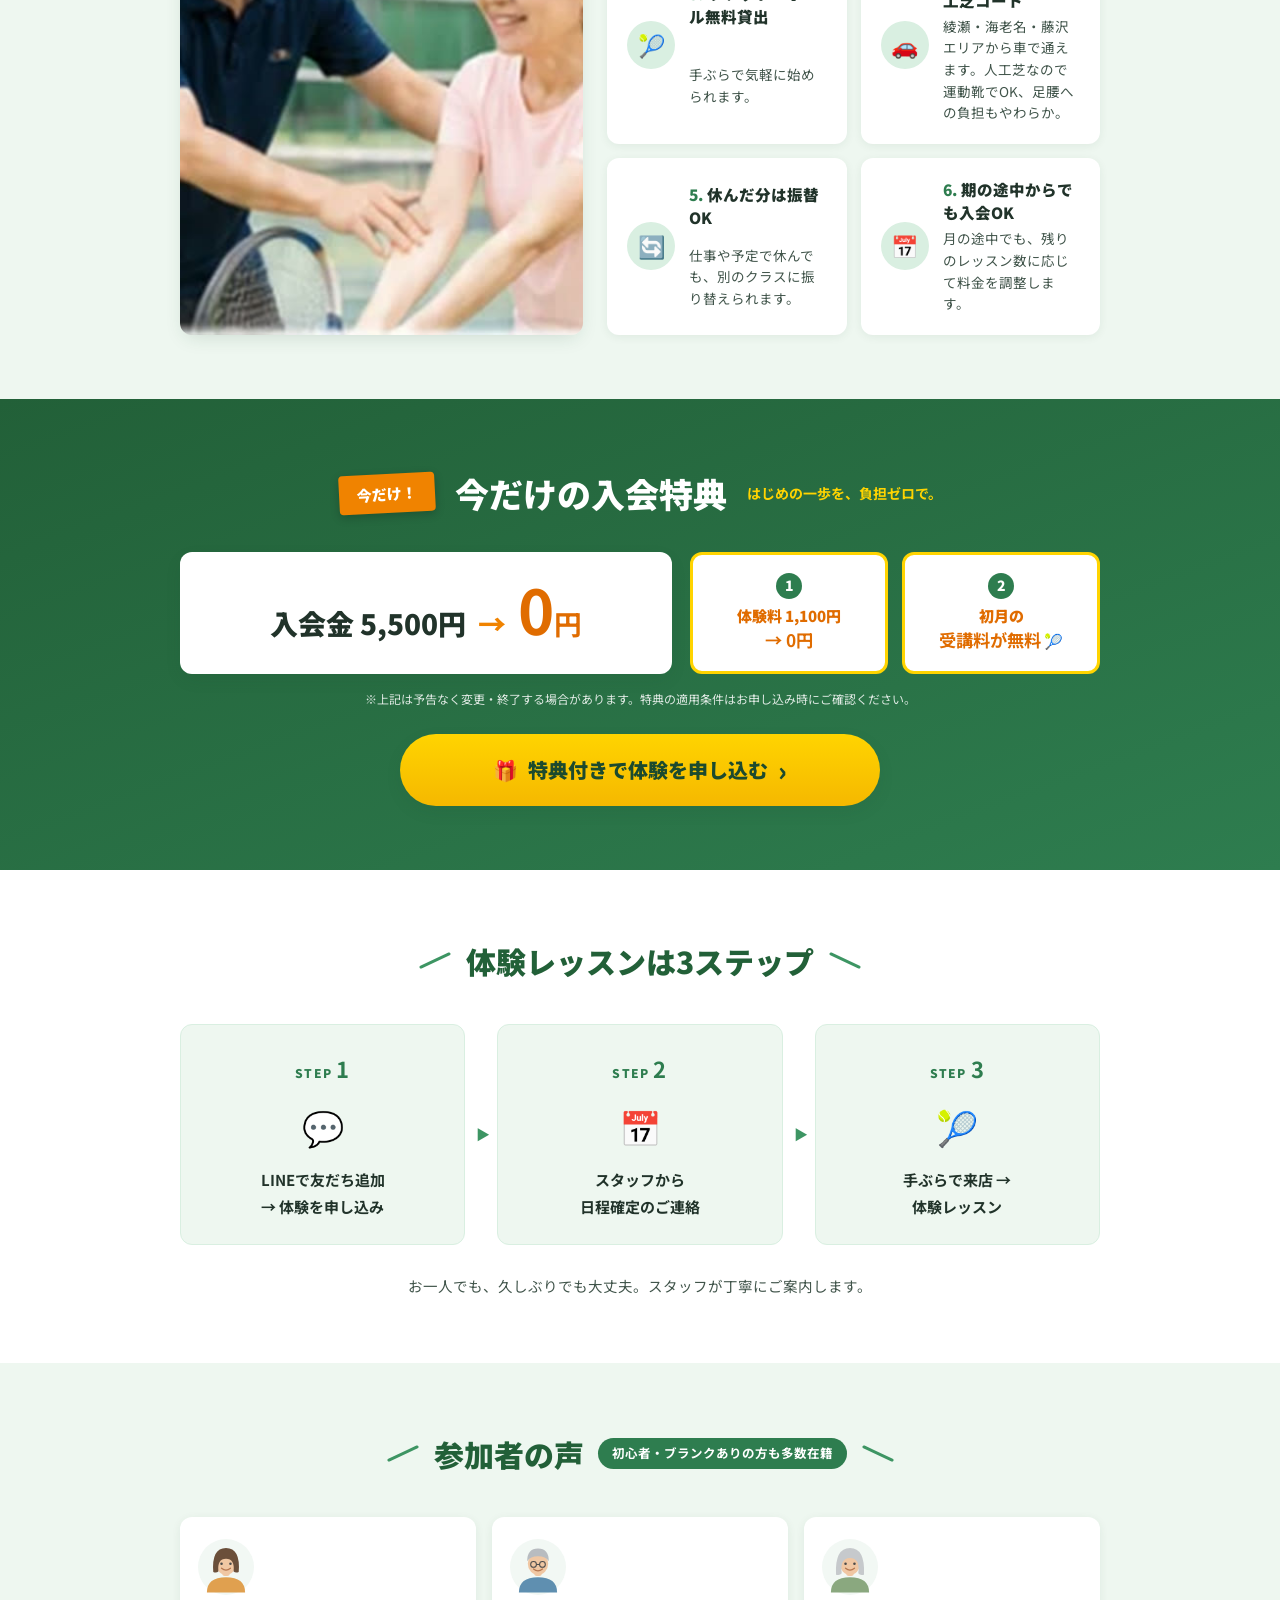
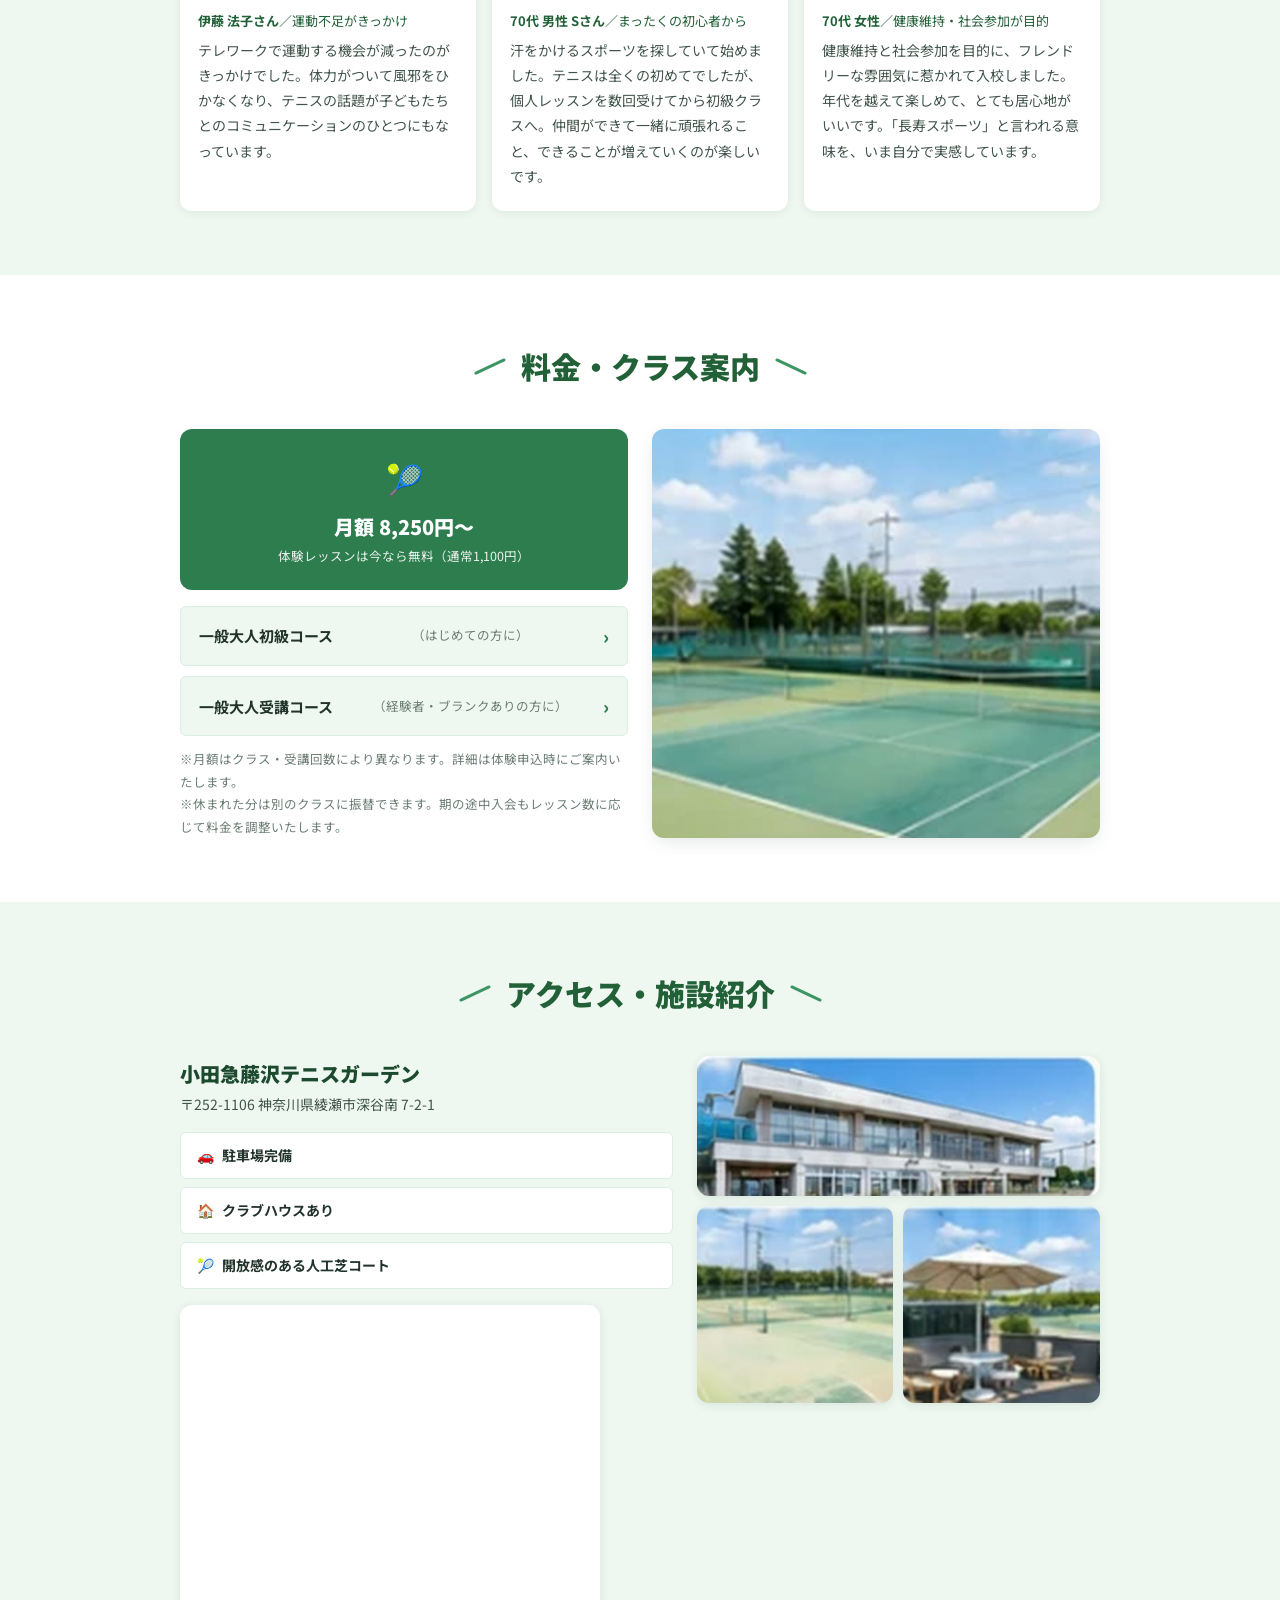
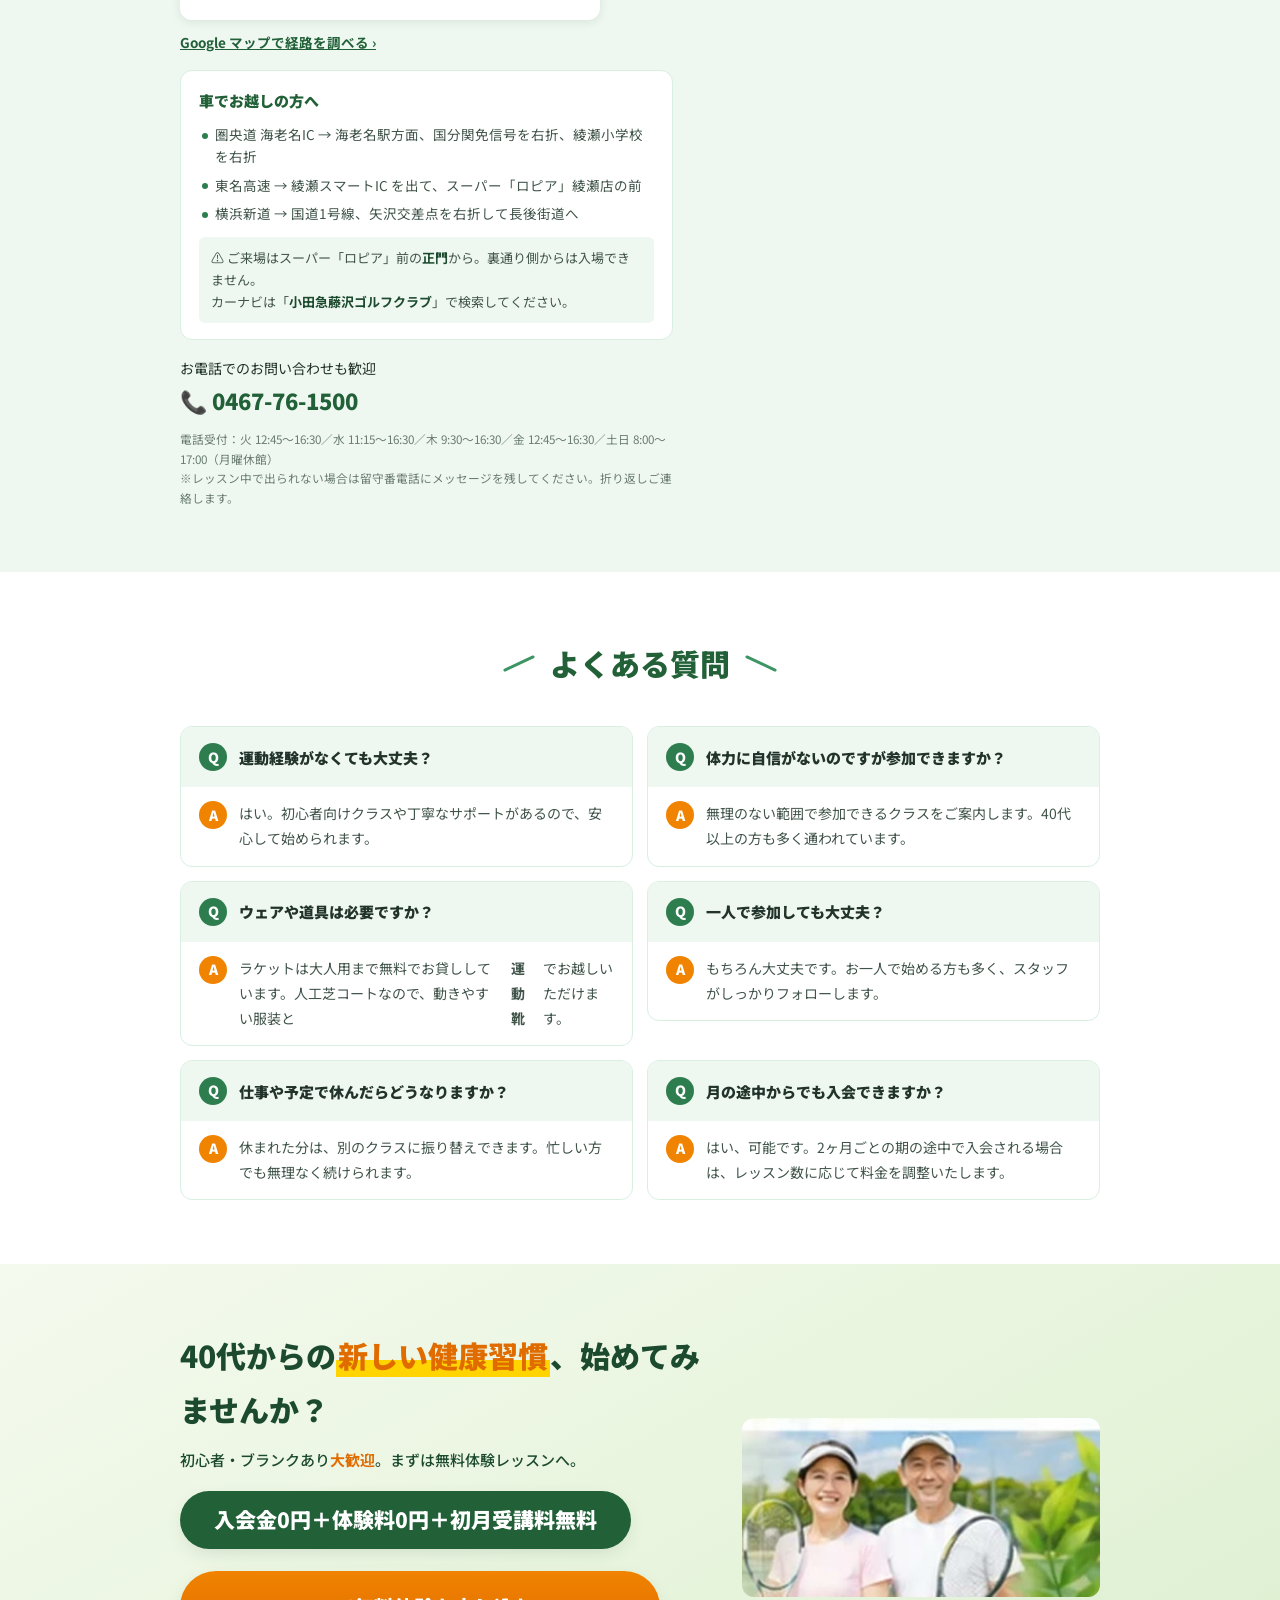
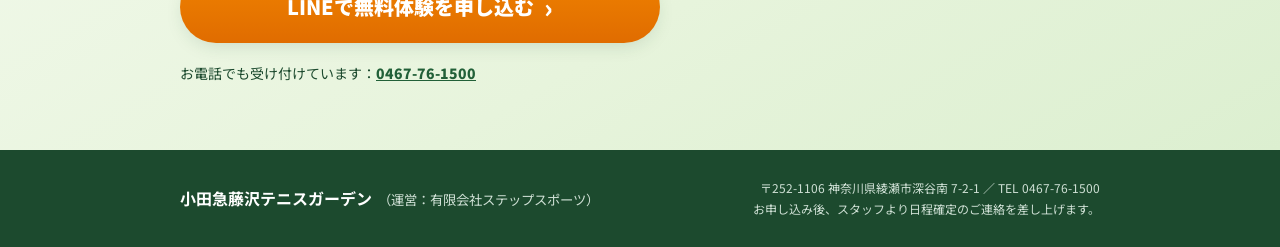
==== commit 03f8b742: "アクセスの地図をGoogle Maps埋め込みに差し替え - 静止画 map.png を廃止し、操作可能なiframe埋め込みに変更 - 幅100%・4:3のレスポンシブ表示、loading="laz" ====
--- a/campaign/lesson-40plus/index.html
+++ b/campaign/lesson-40plus/index.html
@@ -345,10 +345,16 @@
           <li><span class="badge-icon">🎾</span>開放感のある人工芝コート</li>
         </ul>
         <div class="access-map">
-          <a href="https://goo.gl/maps/mkhDrAU2NPLVUCE89" target="_blank" rel="noopener">
-            <img src="assets/img/map.png" alt="小田急藤沢テニスガーデン周辺の地図（綾瀬市深谷南）" />
-          </a>
-        </div>
+          <iframe
+            src="https://www.google.com/maps/embed?pb=!1m18!1m12!1m3!1d3251.0601613683757!2d139.43721205148657!3d35.42853967357347!2m3!1f0!2f0!3f0!3m2!1i1024!2i768!4f13.1!3m3!1m2!1s0x6018542188b916fb%3A0xa83639fa41d2b2f7!2z5bCP55Sw5oCl6Jek5rKi44OG44OL44K544Ks44O844OH44Oz!5e0!3m2!1sja!2sjp!4v1784953458212!5m2!1sja!2sjp"
+            title="小田急藤沢テニスガーデンの地図（神奈川県綾瀬市深谷南7-2-1）"
+            loading="lazy"
+            allowfullscreen
+            referrerpolicy="strict-origin-when-cross-origin"></iframe>
+        </div>
+        <p class="access-maplink">
+          <a href="https://goo.gl/maps/mkhDrAU2NPLVUCE89" target="_blank" rel="noopener">Google マップで経路を調べる ›</a>
+        </p>
         <div class="access-car">
           <h4>車でお越しの方へ</h4>
           <ul>
--- a/campaign/lesson-40plus/assets/lp.css
+++ b/campaign/lesson-40plus/assets/lp.css
@@ -54,7 +54,6 @@
    差し替え時は同じアスペクト比の写真を assets/img/ に上書きする */
 .reasons-photo img,
 .pricing-photo img,
-.access-map img,
 .access-photos img,
 .final-photo img {
   width: 100%; height: 100%; object-fit: cover;
@@ -399,10 +398,17 @@
   font-size: 14px; font-weight: 700;
 }
 .access-map {
-  margin-bottom: 16px; max-width: 360px;
+  margin-bottom: 10px; max-width: 420px;
   background: #fff; border-radius: var(--radius-md); overflow: hidden;
-}
-.access-map img { aspect-ratio: 534 / 438; }
+  box-shadow: 0 2px 10px rgba(28,74,46,.1);
+}
+.access-map iframe {
+  display: block; width: 100%; aspect-ratio: 4 / 3; border: 0;
+}
+.access-maplink { margin-bottom: 16px; font-size: 13.5px; }
+.access-maplink a {
+  color: var(--green-800); font-weight: 700; text-decoration: underline;
+}
 .access-car {
   background: #fff; border: 1.5px solid var(--green-100);
   border-radius: var(--radius-md); padding: 16px 18px; margin-bottom: 16px;
